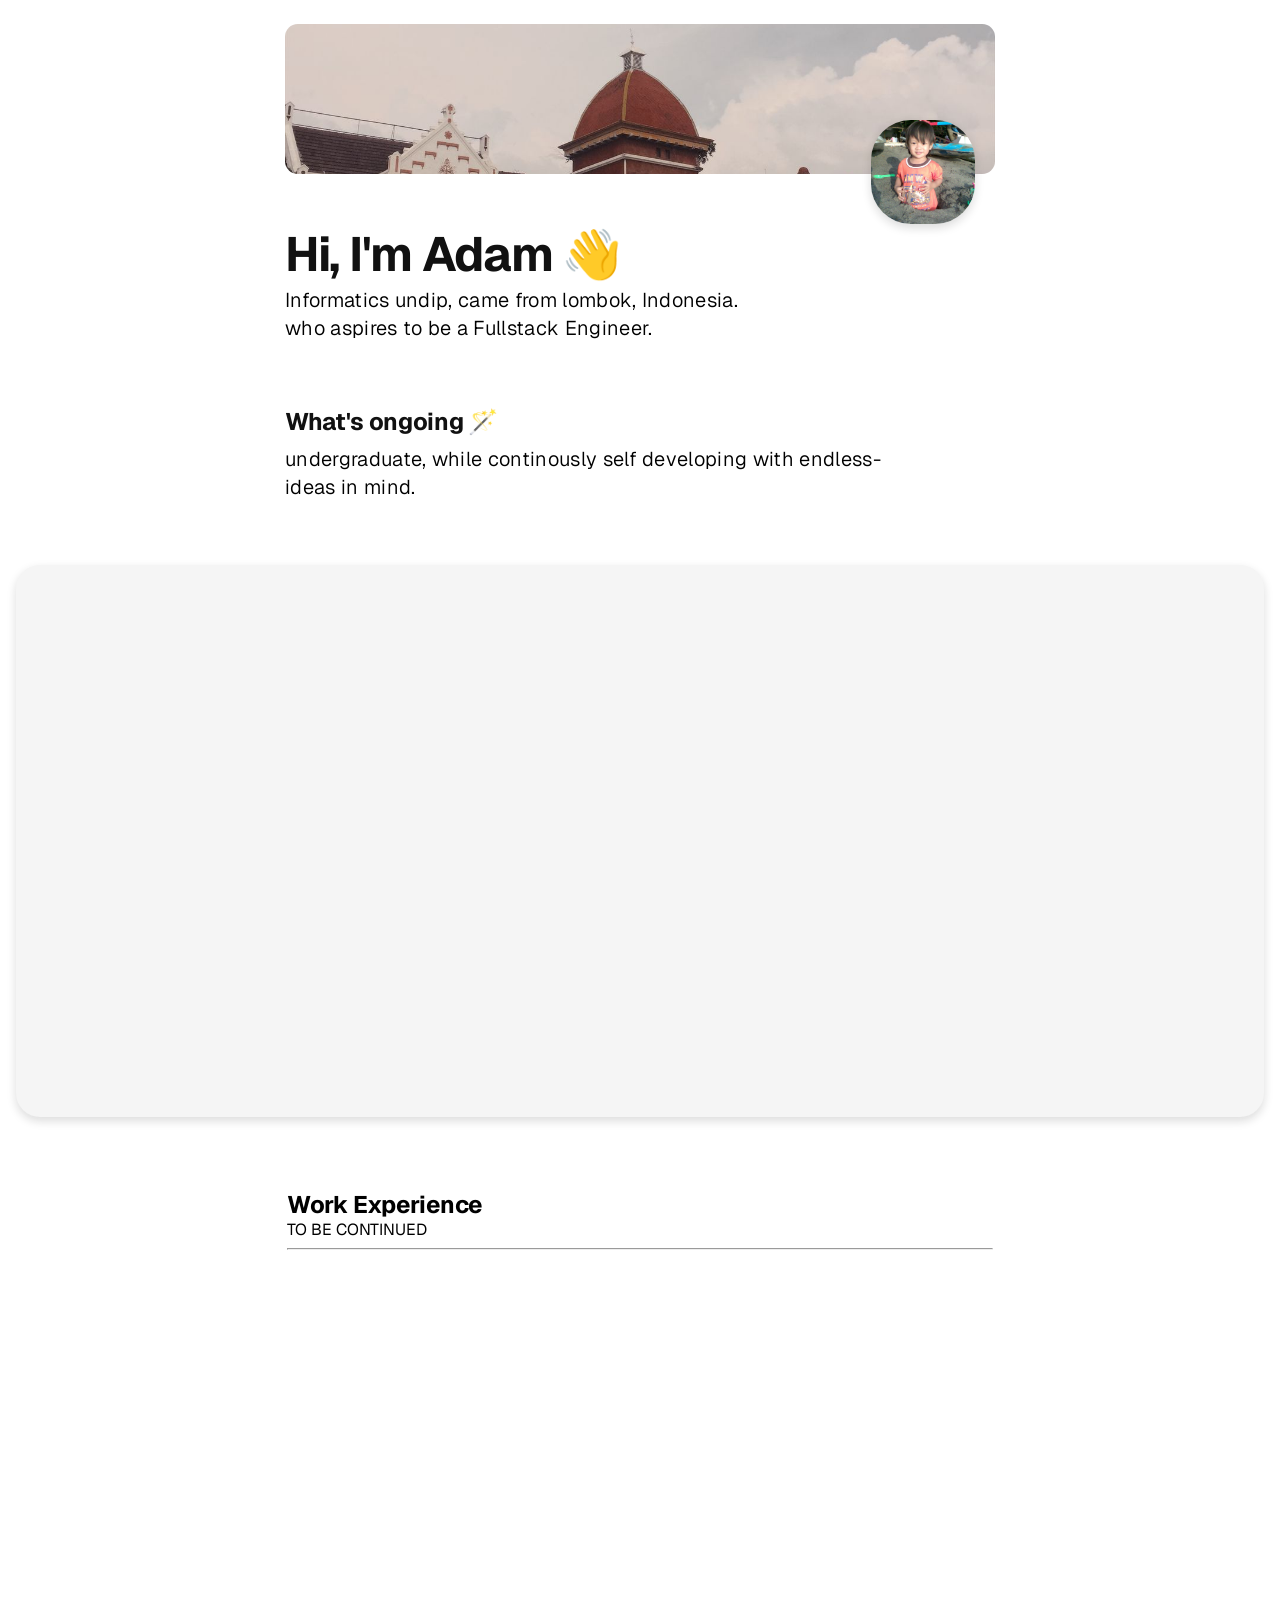
==== index.html @ 55468ae6 "Minor details" ====
<!DOCTYPE html>
<html lang="en" theme="dark">  
    <head>
        <meta charSet="UTF-8">
        <meta name="viewport" content="width=device-width, initial-scale=1.0">
        <title>AdmRss Page</title>
        <link rel="preconnect" href="https://fonts.googleapis.com">
        <link rel="preconnect" href="https://fonts.gstatic.com" crossorigin>
        <link href="https://fonts.googleapis.com/css2?family=Geist:ital,wght@0,100..900;1,100..900&family=Lexend:wght@100..900&display=swap" rel="stylesheet">
        <style>
            :root {
                --background-color: #f2eae0;
                --card-color: #f6c7b3;
                --text-color: #82b3c0;
                --hover-color: #c3dedd;
                --utama-color: #f0e2c3;
                --kedua-hover: #dcece9;
            }
            

            *, *::before, *::after {
                box-sizing: border-box; 
            }

            body {
                background-color: #ffffff;
                flex-direction: column;
                display: flex; 
                align-items: center;
                font-family: 'Geist', sans-serif;
                min-height: auto;
                width: 100%;
                margin: 0;
                padding: 0;
            }

            .container-foto {
                max-width: 770px;
                height: 230px;
                width: 100%;
                margin: 0 auto;
                padding: 1.5rem 30px 20px;
            }

            .wrapper-foto {
                position: relative;
                max-width: 100%;
                height: 150px;
                width: 720px;
            }

            .avatar {
                position: absolute;
                bottom: -50px;
                right: 20px;
                height: 6.5rem;
                width: 6.5rem;
                border-radius: 2.5rem;
                overflow: hidden;
                box-shadow: 0 4px 10px rgba(17, 17, 17, 0.15);
                z-index: 5;
            }

            .fotonya {
                width: 100%;
                height: 100%;
                overflow: hidden;
                border-radius: 0.8rem ;
            }

            .biography {
                max-width: 770px;
                width: 100%;
                margin: 0 auto;
                padding: 0rem 30px 48px;
                justify-content: center;
            }

            .seputar-saya {
                max-width: 85%;
            }

            h1 {
                font-size: 3rem;
                color: #111111;
                letter-spacing: -0.08rem;
                font-weight: 400;
                margin: 0 0 0.5rem 0;
                line-height: 1;
            }

            h2 {
                color: #111111;
                margin: 4rem 0 0.5rem 0;
                letter-spacing: -0.02rem;
            }

            p {
                margin: 0rem 0 1rem 0;
                font-size: 1.25rem;
                letter-spacing: 0.02rem;
                font-weight: 350;
                line-height: 1.4;
                color: #000000;
            }

            .projects {
                height: 34.5rem;
                width: 100%;
                padding: 0 1rem 0;
            }

            .container-project {
                border-radius: 1.5rem;
                box-shadow: 0 4px 10px rgba(17, 17, 17, 0.15);
                background-color: #f5f5f5;
                height: 100%;
                width: 100%;
                display: block;
            }

            .container-experience {
                width: 100%;
                height: 100%;
                min-height: 900px;
                padding: 3rem 2rem 3rem 2rem;
                display: flex;
                flex-direction: column;
                margin: 0 auto;
                max-width: 770px;
            }
            .list-experience {
                width: 100%;
                min-height: 100%;
                height: 100%;
            }

            .judul-experience {
                justify-items: center;
                height: 30px;
            }

            h3 {
                font-weight:1220;
                font-size: 1.5rem;
                letter-spacing: -0.025rem;
            }
        </style>
    </head>
    <!-- <div align='center'> <img src="images/Capture.JPG" alt="logo header"><br/>
   </div> --> 
    <body>
        <div class="container-foto">
            <div class="wrapper-foto">
                <div class="fotonya">
                    <img src="images/kotaLama.jpg" alt="a semarang's beauty" style="width: 100%; height: 100%; object-fit: cover;">
                </div>
                <div class="avatar">
                    <img src="images/adamkecil.jpeg" alt="adam" style="width: 100%; height: 100%; object-fit: cover;">
                </div>
            </div>
        </div>
        <section class="biography">
            <div class="seputar-saya">
                <h1><span><strong>Hi, I'm Adam 👋</strong></span></h1>
                <p>Informatics undip, came from lombok, Indonesia.<br>who aspires to be a Fullstack Engineer.</span></p>
                <h2>
                    What's ongoing 🪄
                </h2>
                <p>
                    undergraduate, while continously self developing with endless-ideas in mind.
                </p>
            </div>
        </section>
        <section class="projects">
            <div class="container-project"></div>
                <div></div>
        </section>
        <main class="container-experience">
            <div class="list-experience">
                <div class="judul-experience">
                    <h3>Work Experience</h3>
                </div>

                <div class="events-experience">
                    <div class="event-pertama">
                        TO BE CONTINUED
                    </div>
                </div>
                <hr>
            </div>
        </main> 
    </body>
</html>
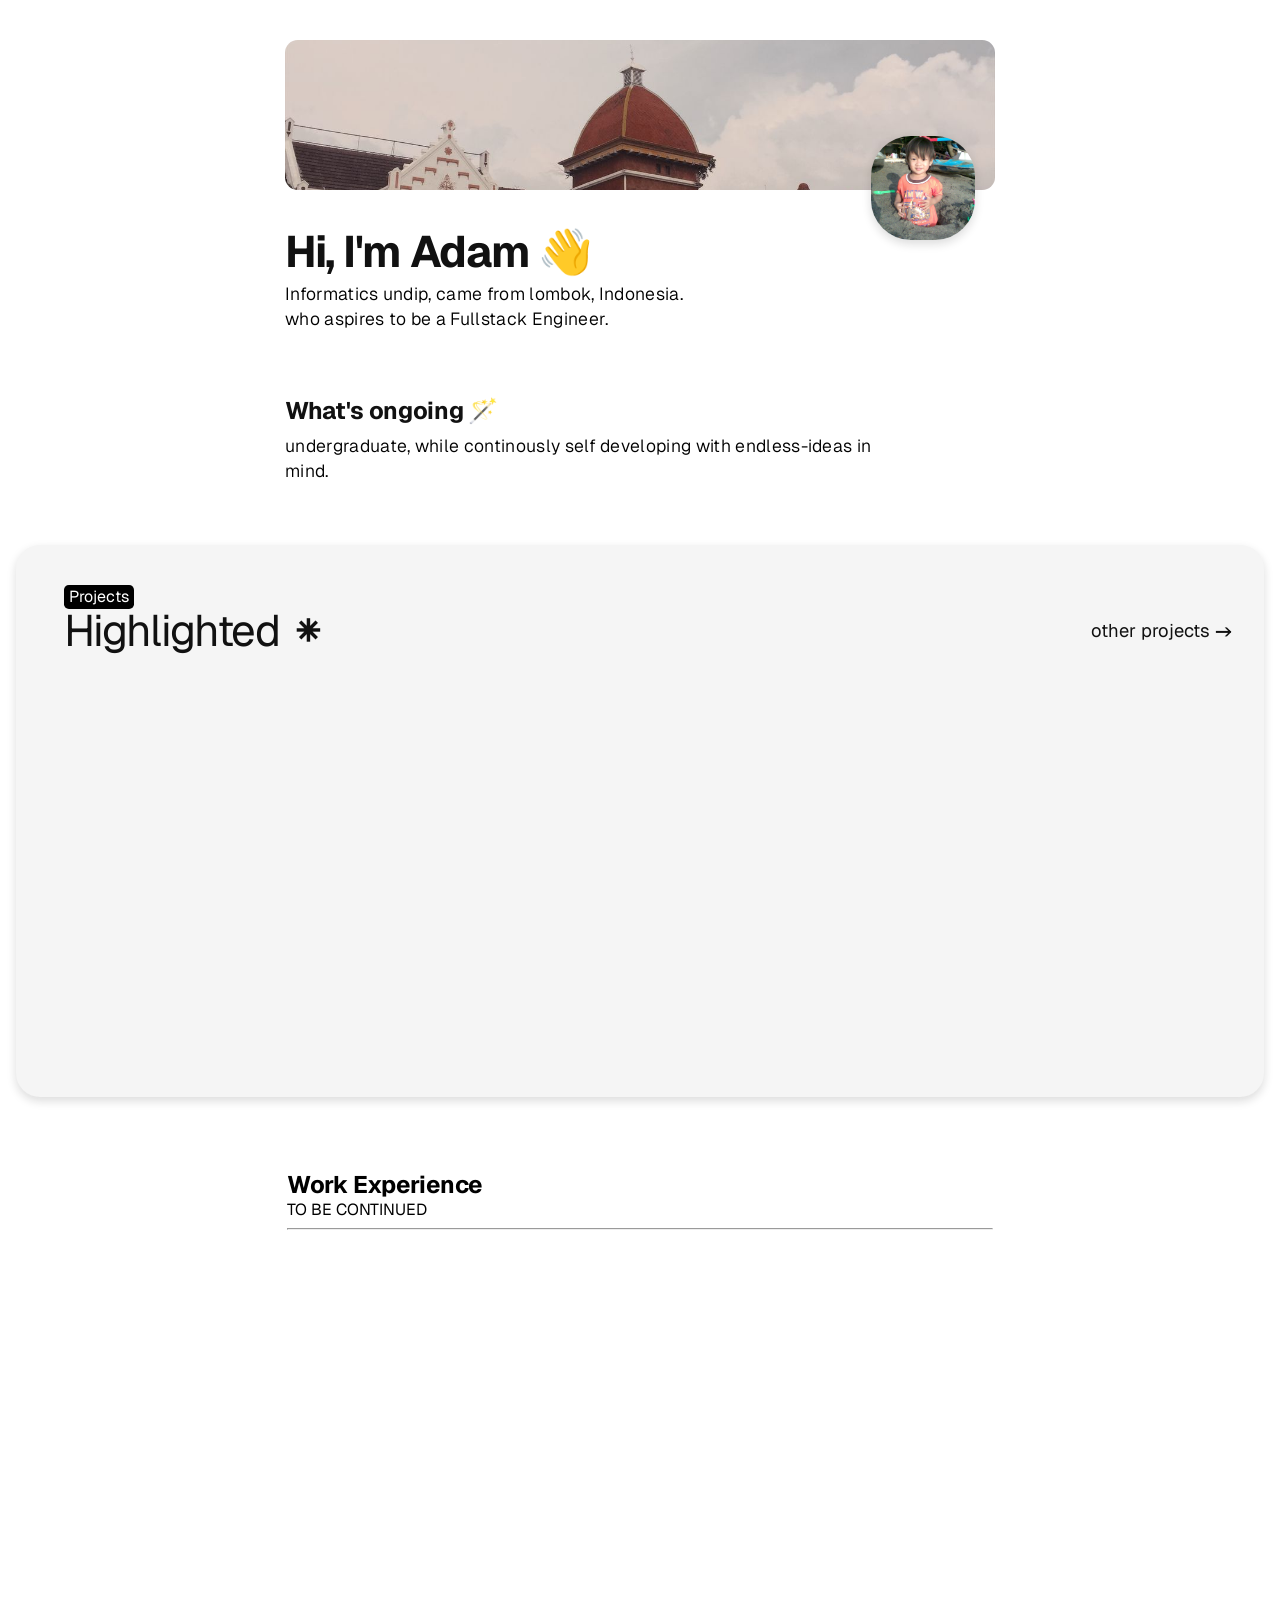
==== commit 1b9f125c: "feat: Projects" ====
--- a/index.html
+++ b/index.html
@@ -1,7 +1,8 @@
 <!DOCTYPE html>
-<html lang="en" theme="dark">  
+<html lang="en" theme="light">  
     <head>
         <meta charSet="UTF-8">
+        <link href="./src/input.css" rel="stylesheet">
         <meta name="viewport" content="width=device-width, initial-scale=1.0">
         <title>AdmRss Page</title>
         <link rel="preconnect" href="https://fonts.googleapis.com">
@@ -39,7 +40,7 @@
                 height: 230px;
                 width: 100%;
                 margin: 0 auto;
-                padding: 1.5rem 30px 20px;
+                padding: 2.5rem 30px 20px;
             }
 
             .wrapper-foto {
@@ -72,7 +73,7 @@
                 max-width: 770px;
                 width: 100%;
                 margin: 0 auto;
-                padding: 0rem 30px 48px;
+                padding: 0rem 30px 45px;
                 justify-content: center;
             }
 
@@ -81,7 +82,7 @@
             }
 
             h1 {
-                font-size: 3rem;
+                font-size: 2.75rem;
                 color: #111111;
                 letter-spacing: -0.08rem;
                 font-weight: 400;
@@ -97,7 +98,7 @@
 
             p {
                 margin: 0rem 0 1rem 0;
-                font-size: 1.25rem;
+                font-size: 1.1rem;
                 letter-spacing: 0.02rem;
                 font-weight: 350;
                 line-height: 1.4;
@@ -116,7 +117,41 @@
                 background-color: #f5f5f5;
                 height: 100%;
                 width: 100%;
-                display: block;
+                padding: 2rem;
+            }
+
+            .header-project {
+                display: flex;
+                justify-content: space-between;
+                align-items: center;
+                padding: 0.5rem 0rem;
+            }
+
+            .bagian-kiri {
+                display: flex;
+                flex-direction: column;
+                justify-content: center;
+                align-items: flex-start;
+                padding-left: 1rem;
+            }
+
+            .bagian-kiri .judul-kiri {
+                background-color: black;
+                color: white;
+                padding: 0.1rem 0.3rem;
+                border-radius: 0.3rem;
+
+            }
+
+            .bagian-kanan {
+                align-items: flex-end;
+                padding: 1rem 0 0 0;
+            }
+
+            .bagian-kanan a {
+                text-decoration: none;
+                color: #111111;
+                font-size: 1.15rem;
             }
 
             .container-experience {
@@ -146,10 +181,23 @@
                 letter-spacing: -0.025rem;
             }
         </style>
+
+        <script>
+            
+        </script>
     </head>
     <!-- <div align='center'> <img src="images/Capture.JPG" alt="logo header"><br/>
    </div> --> 
     <body>
+
+        <div class="nav">
+            <div class="nav-wrapper">
+                <div></div>
+                <div></div>
+                <div></div>
+            </div>
+        </div>
+
         <div class="container-foto">
             <div class="wrapper-foto">
                 <div class="fotonya">
@@ -172,10 +220,44 @@
                 </p>
             </div>
         </section>
+
+
+<!--                             
+        <div class="project-lengkap">
+            other projects<svg xmlns="http://www.w3.org/2000/svg" 
+            width="15" height="15" viewBox="0 0 24 24" 
+            fill="none" stroke="currentColor" stroke-width="2" 
+            stroke-linecap="round" stroke-linejoin="round" 
+            class="lucide lucide-arrow-right size-4 group-hover:translate-x-1 transition-all">
+            <path d="M5 12h14"></path><path d="m12 5 7 7-7 7"></path></svg>
+        </div>
+-->
+        
         <section class="projects">
-            <div class="container-project"></div>
-                <div></div>
+            <div class="container-project">
+                
+                <div class="header-project">
+                    <div class="bagian-kiri">
+                        <div class="judul-kiri">
+                            Projects
+                        </div>
+                        <div class="highlight-kiri">
+                            <h1>Highlighted ⁕</h1>
+                        </div>
+                    </div>
+                    <div class="bagian-kanan">
+                        <a href="project_lengkap.html" target="_self" rel="noopener norefferer">other projects <span style="font-size: 0.9rem;"><b>-></b></span></a>
+                    </div>
+                </div>
+
+                <div class="main-project"></div>
+
+            </div>
         </section>
+
+
+
+
         <main class="container-experience">
             <div class="list-experience">
                 <div class="judul-experience">
--- a/src/input.css
+++ b/src/input.css
@@ -0,0 +1 @@
+@import "tailwindcss";
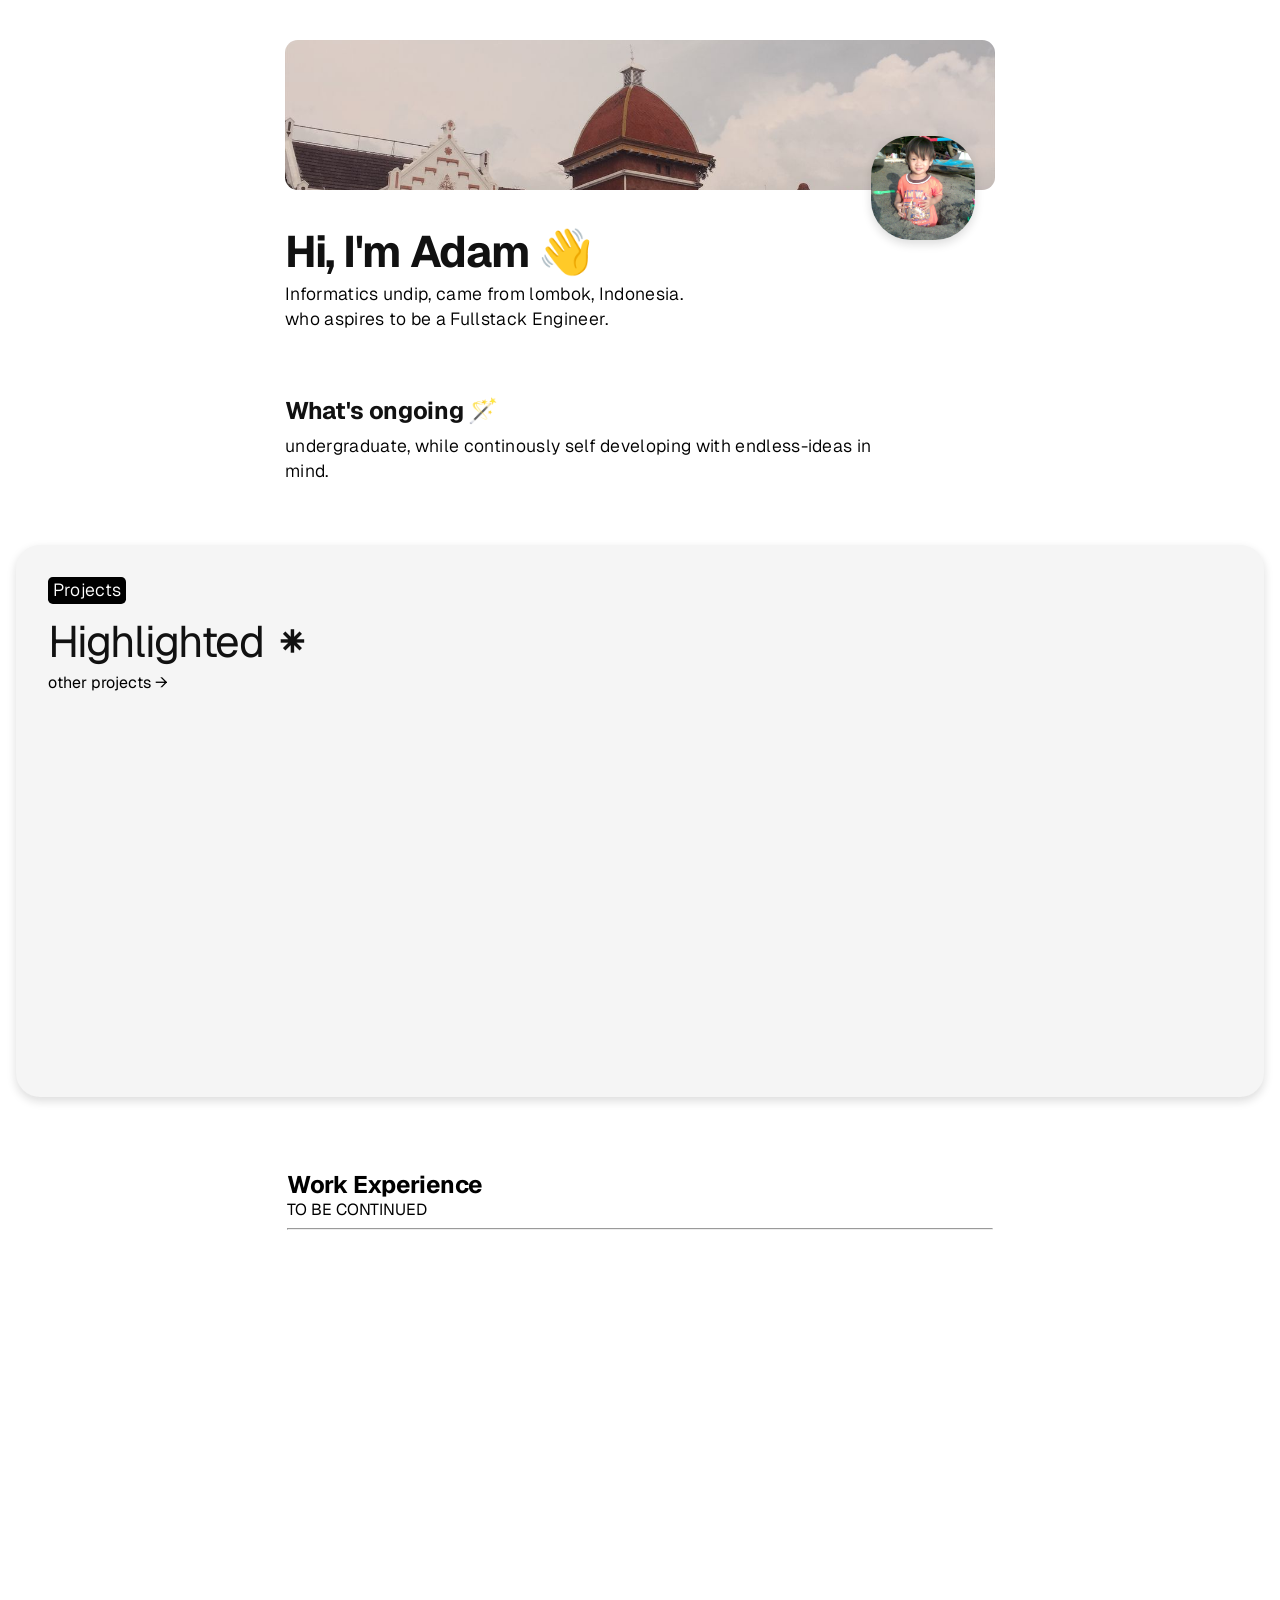
==== commit 9c0d6c4e: "Feat: bagian project lagi" ====
--- a/index.html
+++ b/index.html
@@ -120,38 +120,34 @@
                 padding: 2rem;
             }
 
-            .header-project {
-                display: flex;
-                justify-content: space-between;
-                align-items: center;
-                padding: 0.5rem 0rem;
-            }
-
-            .bagian-kiri {
-                display: flex;
-                flex-direction: column;
-                justify-content: center;
-                align-items: flex-start;
-                padding-left: 1rem;
-            }
-
-            .bagian-kiri .judul-kiri {
-                background-color: black;
+            @media (max-width: 768px) {
+                .container-project {
+                    padding: 1rem;
+                }
+            }
+
+            .header-title {
+                display: flexbox;
+            }
+
+            .header-title p {
+                display: inline-block;
                 color: white;
                 padding: 0.1rem 0.3rem;
+                background-color: #000;
                 border-radius: 0.3rem;
-
-            }
-
-            .bagian-kanan {
-                align-items: flex-end;
-                padding: 1rem 0 0 0;
-            }
-
-            .bagian-kanan a {
+            }
+
+            .other-link {
+                display: inline-block;
+                margin-left: auto;
+                color: #000;
                 text-decoration: none;
-                color: #111111;
-                font-size: 1.15rem;
+            }
+
+            .main-project {
+                display: flexbox;
+                height: 60%;
             }
 
             .container-experience {
@@ -221,37 +217,21 @@
             </div>
         </section>
 
-
-<!--                             
-        <div class="project-lengkap">
-            other projects<svg xmlns="http://www.w3.org/2000/svg" 
-            width="15" height="15" viewBox="0 0 24 24" 
-            fill="none" stroke="currentColor" stroke-width="2" 
-            stroke-linecap="round" stroke-linejoin="round" 
-            class="lucide lucide-arrow-right size-4 group-hover:translate-x-1 transition-all">
-            <path d="M5 12h14"></path><path d="m12 5 7 7-7 7"></path></svg>
-        </div>
--->
-        
         <section class="projects">
             <div class="container-project">
                 
-                <div class="header-project">
-                    <div class="bagian-kiri">
-                        <div class="judul-kiri">
-                            Projects
-                        </div>
-                        <div class="highlight-kiri">
-                            <h1>Highlighted ⁕</h1>
-                        </div>
-                    </div>
-                    <div class="bagian-kanan">
-                        <a href="project_lengkap.html" target="_self" rel="noopener norefferer">other projects <span style="font-size: 0.9rem;"><b>-></b></span></a>
-                    </div>
-                </div>
-
-                <div class="main-project"></div>
-
+                <div class="header-title">
+                    <p>Projects</p>
+                    <h1>Highlighted ⁕</h1>
+                </div>
+                <a href="project_lengkap.html" class="other-link">
+                        other projects &rarr;
+                </a>
+
+                <div class="main-project">
+                    <div class="card">  </div>
+                    <div class="card">   </div>
+                </div>
             </div>
         </section>
 
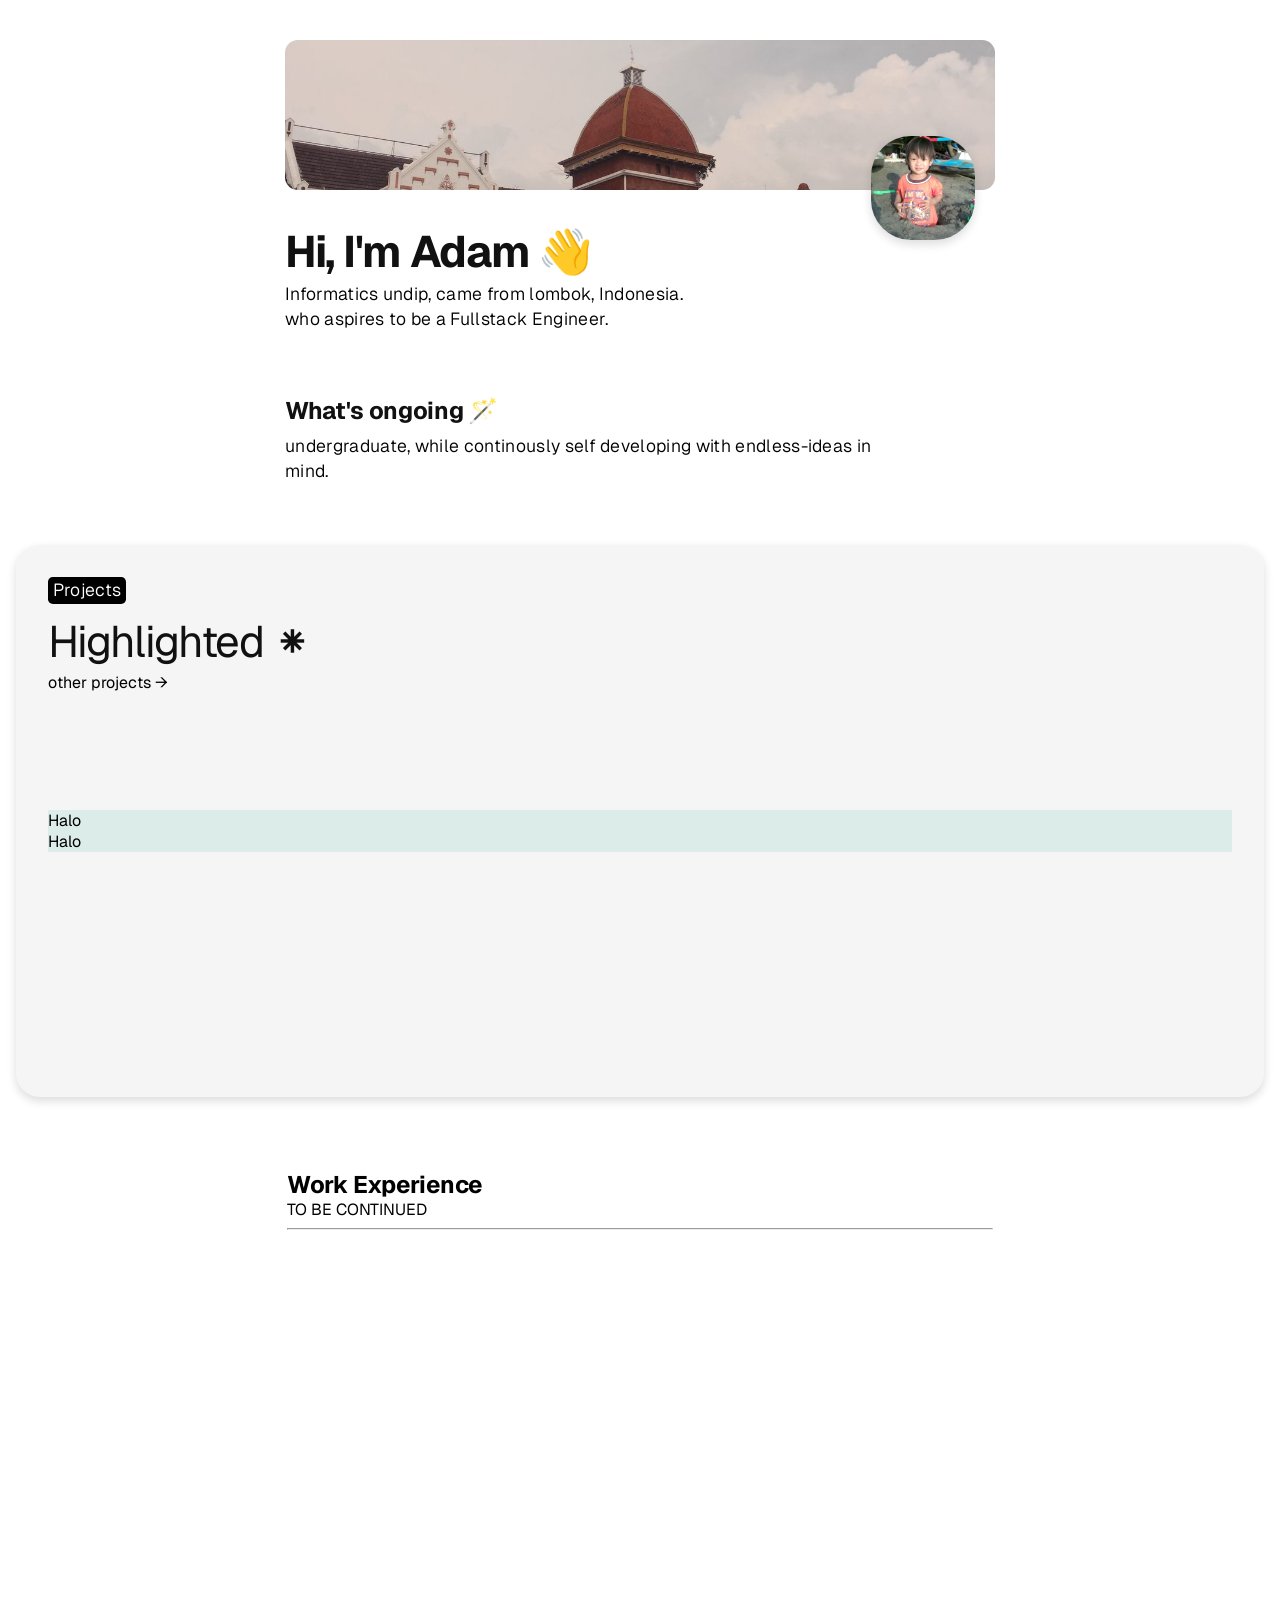
==== commit b24f415d: "Nyoba media query" ====
--- a/index.html
+++ b/index.html
@@ -112,6 +112,9 @@
             }
 
             .container-project {
+                display: grid;
+                gap: 20px;
+                grid-template-areas: "area-header" "area-card" "area-link";
                 border-radius: 1.5rem;
                 box-shadow: 0 4px 10px rgba(17, 17, 17, 0.15);
                 background-color: #f5f5f5;
@@ -122,7 +125,15 @@
 
             @media (max-width: 768px) {
                 .container-project {
+                    grid-template-columns: 1fr auto;
+                    grid-template-areas: 
+                        "area-header area-link"
+                        "area-card area-card";
                     padding: 1rem;
+                }
+                .other-link {
+                    align-self: center;
+                    justify-self: end;
                 }
             }
 
@@ -139,15 +150,18 @@
             }
 
             .other-link {
-                display: inline-block;
+                justify-self: center;
                 margin-left: auto;
                 color: #000;
                 text-decoration: none;
             }
 
             .main-project {
-                display: flexbox;
+                display: block;
                 height: 60%;
+            }
+            .main-project .card {
+                background-color: #dcece9;
             }
 
             .container-experience {
@@ -223,14 +237,14 @@
                 <div class="header-title">
                     <p>Projects</p>
                     <h1>Highlighted ⁕</h1>
-                </div>
-                <a href="project_lengkap.html" class="other-link">
-                        other projects &rarr;
-                </a>
+                    <a href="project_lengkap.html" class="other-link">
+                            other projects &rarr;
+                    </a>
+                </div>
 
                 <div class="main-project">
-                    <div class="card">  </div>
-                    <div class="card">   </div>
+                    <div class="card"> Halo </div>
+                    <div class="card"> Halo </div>
                 </div>
             </div>
         </section>
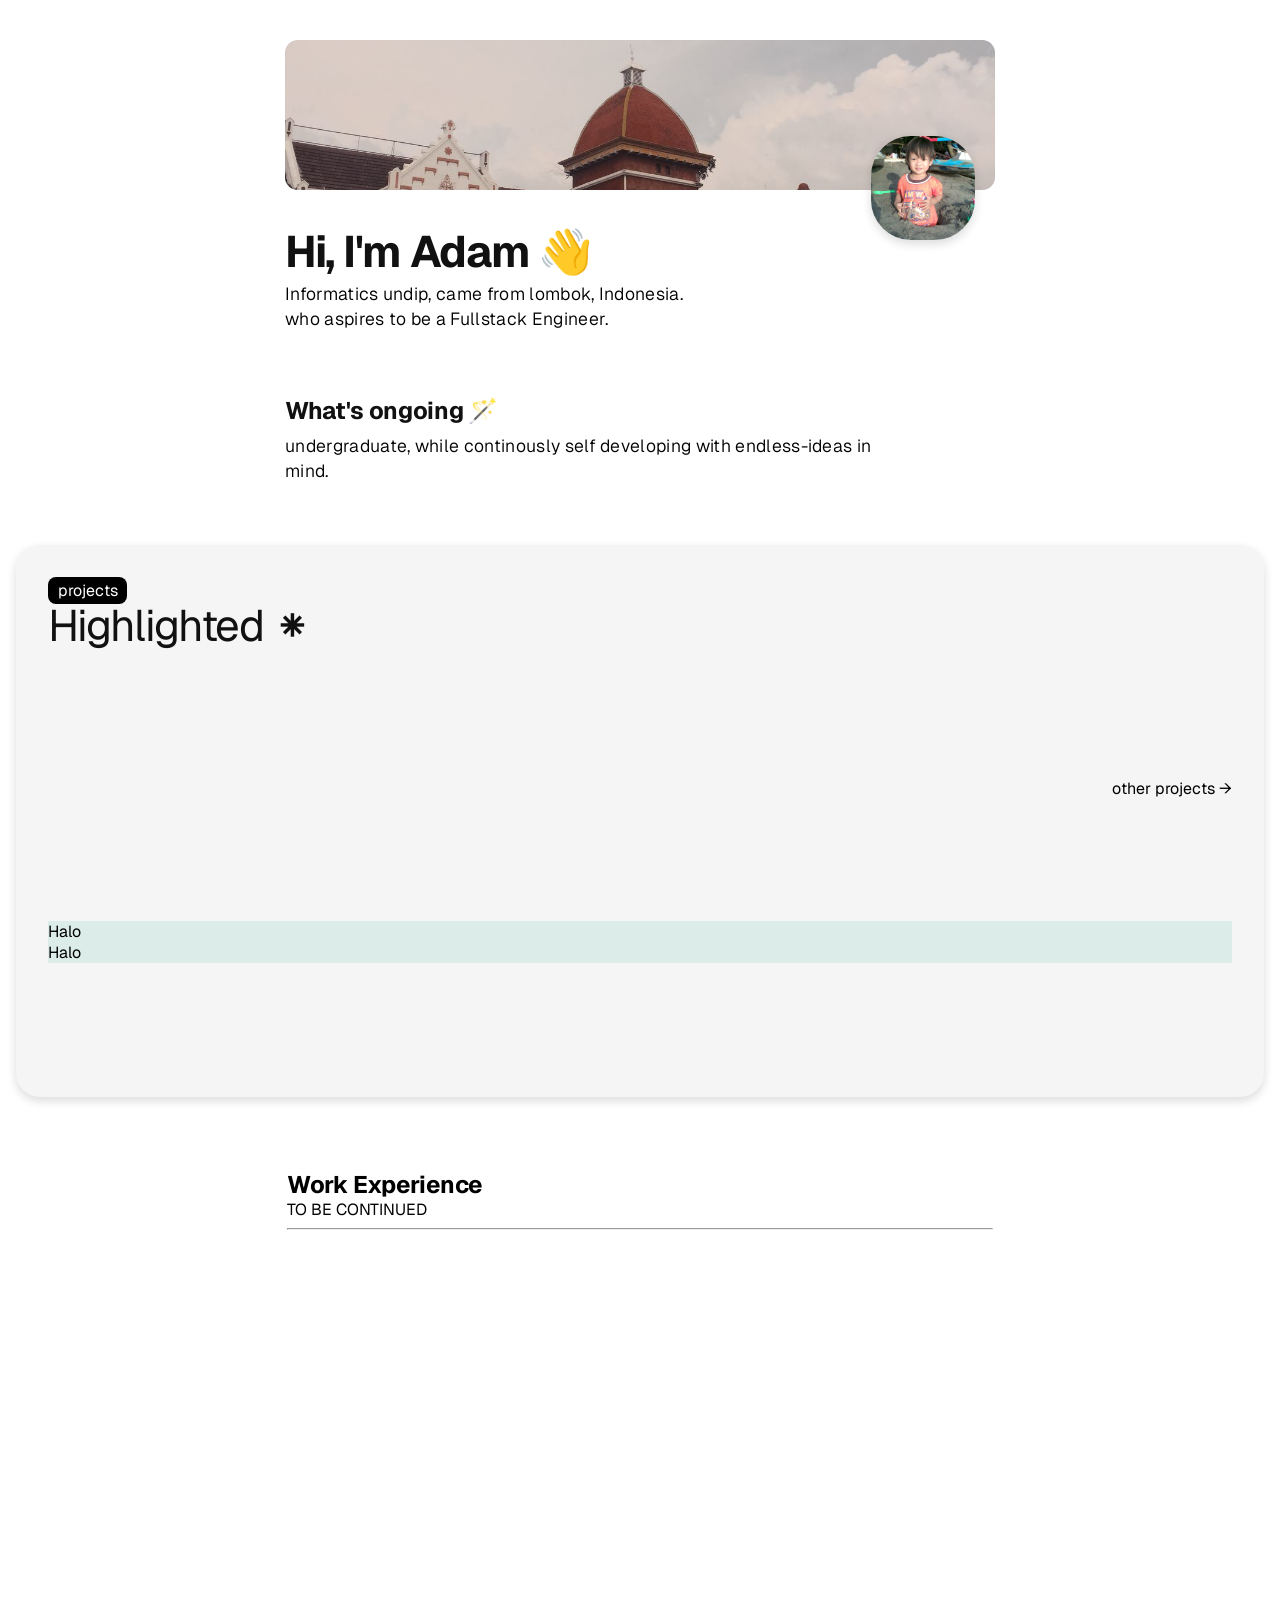
==== commit 4f4ad215: "Feat: nambahin responsiveness buat hp" ====
--- a/index.html
+++ b/index.html
@@ -123,30 +123,33 @@
                 padding: 2rem;
             }
 
-            @media (max-width: 768px) {
+            @media (max-width: 640px) {
                 .container-project {
-                    grid-template-columns: 1fr auto;
+                    grid-template-columns: 1fr;
                     grid-template-areas: 
-                        "area-header area-link"
-                        "area-card area-card";
+                        "area-header"
+                        "area-card area-card"
+                        "area-link";
+                    gap: 1rem;
                     padding: 1rem;
                 }
+
+                .header-title {
+                    display: inline-block;
+                    grid-area: area-header;
+                    align-items: center;
+                    text-align: center;
+                }
                 .other-link {
-                    align-self: center;
-                    justify-self: end;
+                    grid-area: area-link;
                 }
             }
-
-            .header-title {
-                display: flexbox;
-            }
-
-            .header-title p {
+            .header-title .judul-header {
                 display: inline-block;
                 color: white;
-                padding: 0.1rem 0.3rem;
+                padding: 0.2rem 0.6rem;
                 background-color: #000;
-                border-radius: 0.3rem;
+                border-radius: 0.5rem;
             }
 
             .other-link {
@@ -235,12 +238,19 @@
             <div class="container-project">
                 
                 <div class="header-title">
-                    <p>Projects</p>
-                    <h1>Highlighted ⁕</h1>
+                    <div class="judul-header">
+                        projects
+                    </div>
+                    <div class="highlight-header">
+                        <h1>Highlighted ⁕</h1>
+                    </div>
+                </div>
+
+                <div class="other-link">
                     <a href="project_lengkap.html" class="other-link">
                             other projects &rarr;
-                    </a>
-                </div>
+                       </a>
+                </div>                
 
                 <div class="main-project">
                     <div class="card"> Halo </div>
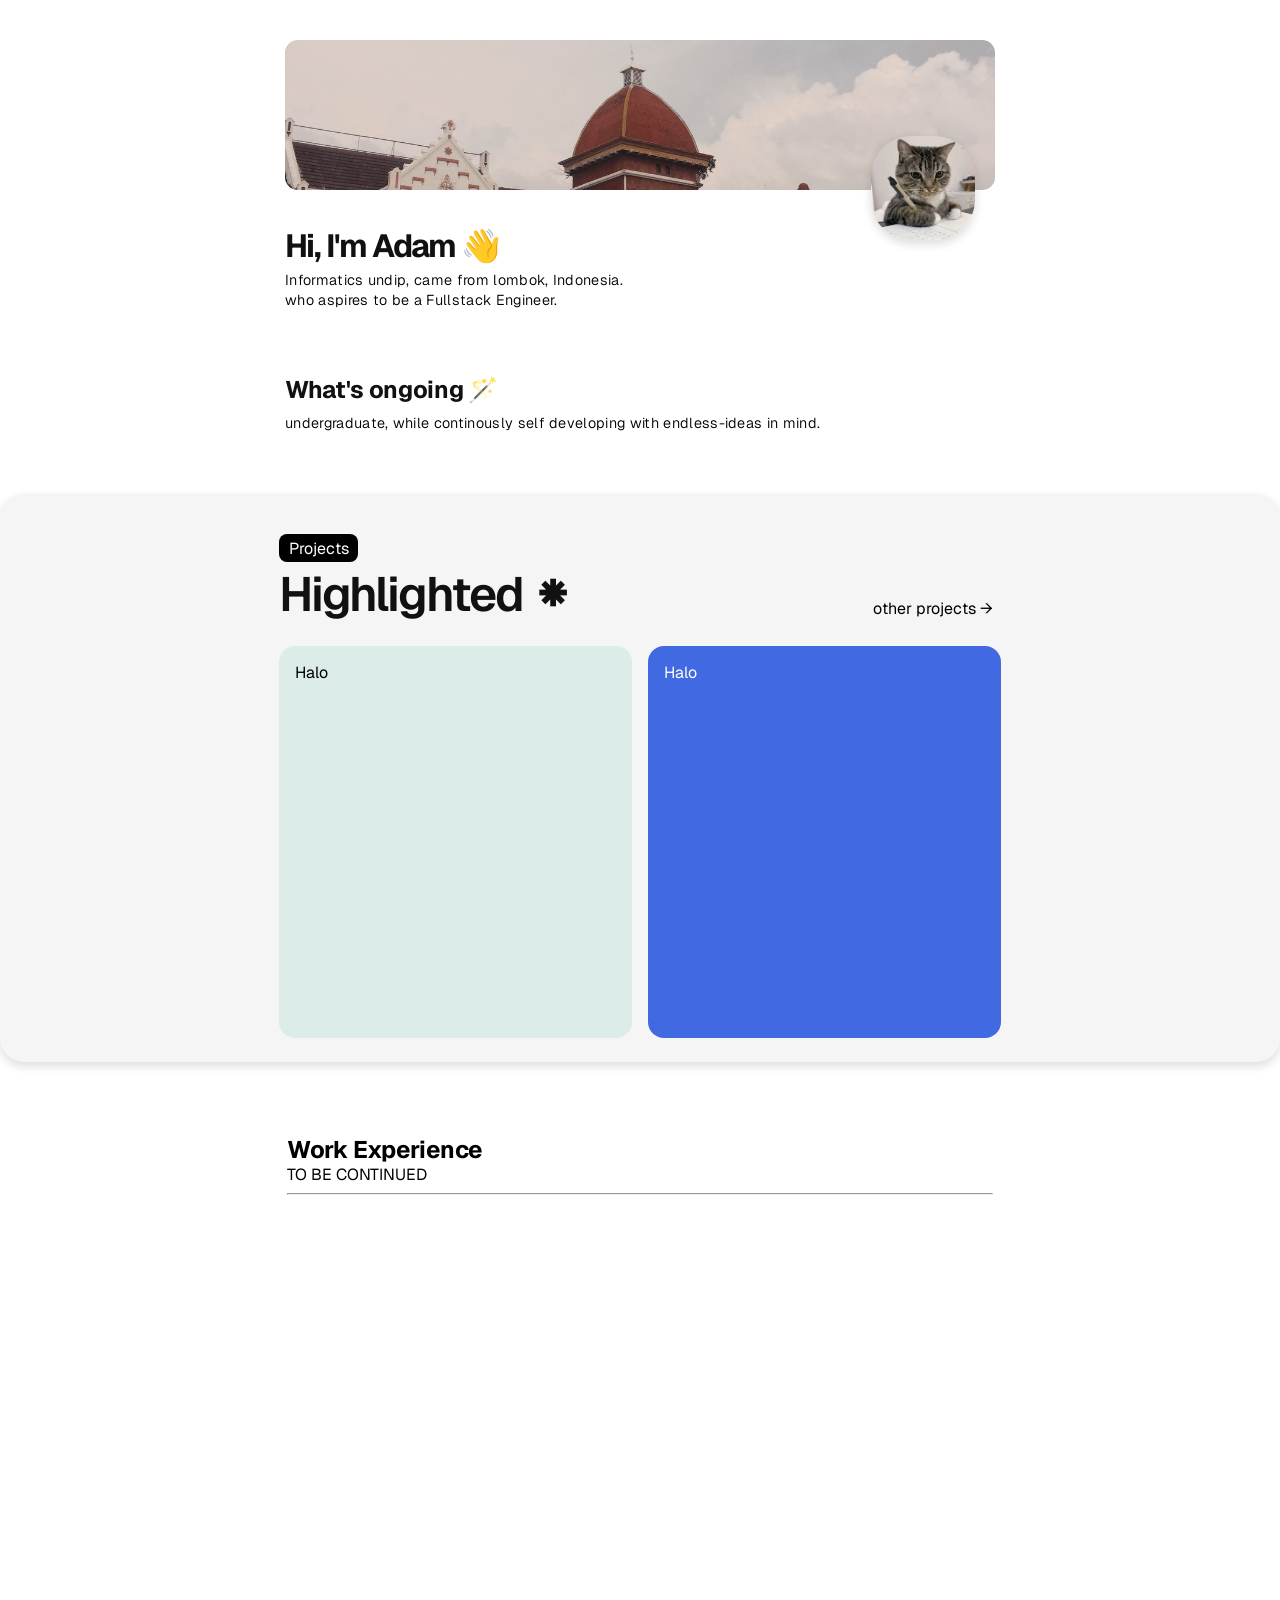
==== commit c6b99220: "feat: a bunch" ====
--- a/index.html
+++ b/index.html
@@ -82,9 +82,9 @@
             }
 
             h1 {
-                font-size: 2.75rem;
+                font-size: 2rem;
                 color: #111111;
-                letter-spacing: -0.08rem;
+                letter-spacing: -0.1rem;
                 font-weight: 400;
                 margin: 0 0 0.5rem 0;
                 line-height: 1;
@@ -98,7 +98,7 @@
 
             p {
                 margin: 0rem 0 1rem 0;
-                font-size: 1.1rem;
+                font-size: 0.9rem;
                 letter-spacing: 0.02rem;
                 font-weight: 350;
                 line-height: 1.4;
@@ -106,65 +106,76 @@
             }
 
             .projects {
-                height: 34.5rem;
-                width: 100%;
-                padding: 0 1rem 0;
-            }
-
-            .container-project {
-                display: grid;
-                gap: 20px;
-                grid-template-areas: "area-header" "area-card" "area-link";
+                height: 35.5rem;
+                width: 100%;
                 border-radius: 1.5rem;
                 box-shadow: 0 4px 10px rgba(17, 17, 17, 0.15);
                 background-color: #f5f5f5;
+            }
+
+            .container-project {
+                justify-self: center;
+                display: grid;
+                margin: 0rem auto;
+                gap: 20px;
+                grid-template-areas: "area-header" "area-card";
+                grid-template-rows: 1fr 4fr;
+                padding: 1.5rem;
                 height: 100%;
                 width: 100%;
-                padding: 2rem;
-            }
-
-            @media (max-width: 640px) {
-                .container-project {
-                    grid-template-columns: 1fr;
-                    grid-template-areas: 
-                        "area-header"
-                        "area-card area-card"
-                        "area-link";
-                    gap: 1rem;
-                    padding: 1rem;
-                }
-
-                .header-title {
-                    display: inline-block;
-                    grid-area: area-header;
-                    align-items: center;
-                    text-align: center;
-                }
-                .other-link {
-                    grid-area: area-link;
-                }
-            }
+                max-width: 770px;
+            }
+
+            .header-title {
+                grid-area: area-header;
+            }
+
             .header-title .judul-header {
                 display: inline-block;
                 color: white;
                 padding: 0.2rem 0.6rem;
                 background-color: #000;
                 border-radius: 0.5rem;
+                margin-bottom: 0.5rem;
+                margin-top: 1rem;
+            }
+
+            .highlight-header {
+                font-size: 3rem;
+                color: #111111;
+                letter-spacing: -0.12rem;
+                font-weight: 600;
+                margin: 0 0 0.5rem 0;
+                line-height: 1;
             }
 
             .other-link {
-                justify-self: center;
-                margin-left: auto;
+                grid-area: area-header;
                 color: #000;
+                justify-self: flex-end;
+                margin-top: 5rem;
+                margin-right: 0.25rem;
                 text-decoration: none;
             }
 
-            .main-project {
-                display: block;
-                height: 60%;
-            }
-            .main-project .card {
+            .card-wrapper {
+                grid-area: area-card;
+                display: grid;
+                grid-template-columns:1fr 1fr ;
+                gap: 1rem;
+                column-gap: 1rem;
+            }
+            .card-wrapper .card1 {
+                padding: 1rem;
                 background-color: #dcece9;
+                border-radius: 1rem;
+            }
+
+            .card-wrapper .card2 {
+                background-color: royalblue;
+                color: white;
+                border-radius: 1rem;
+                padding: 1rem;
             }
 
             .container-experience {
@@ -193,6 +204,48 @@
                 font-size: 1.5rem;
                 letter-spacing: -0.025rem;
             }
+
+            @media (max-width: 640px) {
+                .container-project {
+                    grid-template-columns: 1fr;
+                    grid-template-rows: 20% 65% 15%;
+                    grid-template-areas: 
+                        "area-header"
+                        "area-card"
+                        "area-link";
+                    gap: 1rem;
+                    padding: 1rem;
+                }
+
+                .header-title {
+                    display: inline-block;
+                    grid-area: area-header;
+                    align-items: center;
+                    text-align: center;
+                }
+
+                .card-wrapper {
+                    grid-area: area-card;
+                    display: grid;
+                    grid-template-areas: "card-atas" "card-bawah";
+                    grid-template-columns: 1fr;
+                    gap: 1rem;
+                    column-gap: 1rem;
+                }
+                .card1 {
+                    grid-area: card-atas;
+                }
+                .card2 {
+                    grid-area: card-bawah;
+                }
+
+                .other-link {
+                    margin-top: 0;
+                    margin-bottom: 1rem;
+                    grid-area: area-link;
+                    justify-self: center;
+                }
+            }
         </style>
 
         <script>
@@ -217,7 +270,7 @@
                     <img src="images/kotaLama.jpg" alt="a semarang's beauty" style="width: 100%; height: 100%; object-fit: cover;">
                 </div>
                 <div class="avatar">
-                    <img src="images/adamkecil.jpeg" alt="adam" style="width: 100%; height: 100%; object-fit: cover;">
+                    <img src="images/catStudying1.jpg" alt="adam" style="width: 100%; height: 100%; object-fit: cover;">
                 </div>
             </div>
         </div>
@@ -238,24 +291,29 @@
             <div class="container-project">
                 
                 <div class="header-title">
-                    <div class="judul-header">
-                        projects
-                    </div>
-                    <div class="highlight-header">
-                        <h1>Highlighted ⁕</h1>
-                    </div>
+                    <div class="header-kiri">
+                        <div class="judul-header">
+                            Projects
+                        </div>
+                        <div class="highlight-header">
+                            Highlighted ⁕
+                        </div>
+                    
+                    </div> 
+                </div>
+               
+
+                <div class="card-wrapper">
+                    <div class="card1"> Halo </div>
+                    <div class="card2"> Halo </div>
                 </div>
 
                 <div class="other-link">
                     <a href="project_lengkap.html" class="other-link">
                             other projects &rarr;
-                       </a>
-                </div>                
-
-                <div class="main-project">
-                    <div class="card"> Halo </div>
-                    <div class="card"> Halo </div>
-                </div>
+                    </a>
+                </div>
+
             </div>
         </section>
 
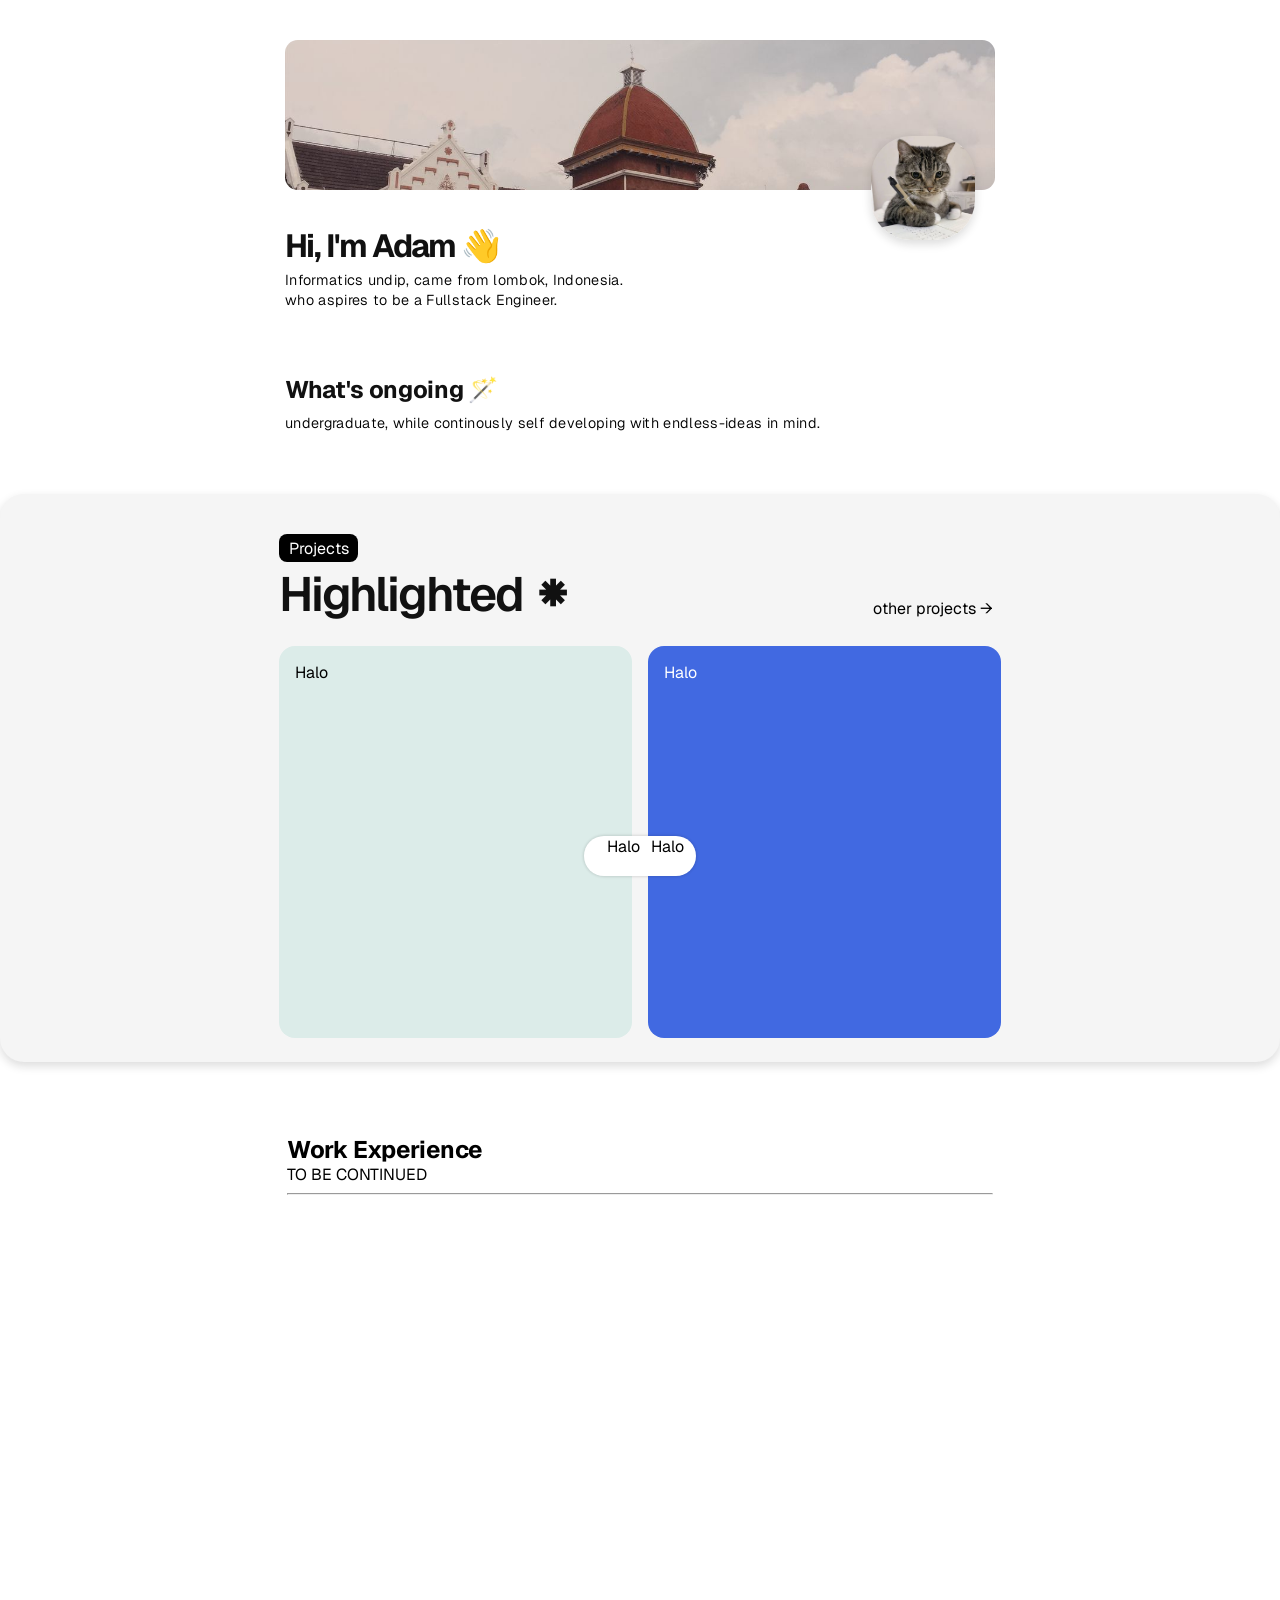
==== commit 9def7eef: "Latest Update" ====
--- a/index.html
+++ b/index.html
@@ -111,6 +111,8 @@
                 border-radius: 1.5rem;
                 box-shadow: 0 4px 10px rgba(17, 17, 17, 0.15);
                 background-color: #f5f5f5;
+                margin-right: 1.5rem;
+                margin-left: 1.5rem;
             }
 
             .container-project {
@@ -164,6 +166,7 @@
                 grid-template-columns:1fr 1fr ;
                 gap: 1rem;
                 column-gap: 1rem;
+
             }
             .card-wrapper .card1 {
                 padding: 1rem;
@@ -205,16 +208,45 @@
                 letter-spacing: -0.025rem;
             }
 
+            .navbar {
+                position: fixed;
+                bottom: 1.5rem;
+                z-index: 10;
+                box-shadow: 0rem 0rem 0.150rem 0.075rem rgba(0, 0, 0, 0.1);
+                background-color: white;
+                width: 7rem;
+                height: 2.5rem;
+                border-radius: 5rem;
+            }
+            
+            .nav-wrapper {
+                display: flex;
+                justify-content: space-evenly;
+                color: black;
+                justify-items: center;
+            }
+
             @media (max-width: 640px) {
+                .projects {
+                    background-color: #f5f5f5;
+                    width: calc(100% - 2rem);
+                    margin: 0 auto;
+                    box-shadow: none;
+                    border-radius: 1rem;
+                    height: 55rem;
+                }
+
                 .container-project {
                     grid-template-columns: 1fr;
-                    grid-template-rows: 20% 65% 15%;
+                    grid-template-rows: 13% 70% 15%;
                     grid-template-areas: 
                         "area-header"
                         "area-card"
                         "area-link";
                     gap: 1rem;
                     padding: 1rem;
+                    margin-left: 2rem;
+                    margin-right: 2rem;
                 }
 
                 .header-title {
@@ -222,6 +254,10 @@
                     grid-area: area-header;
                     align-items: center;
                     text-align: center;
+                }
+
+                .header-title .highlight-header {
+                    font-size: 2rem;
                 }
 
                 .card-wrapper {
@@ -231,16 +267,20 @@
                     grid-template-columns: 1fr;
                     gap: 1rem;
                     column-gap: 1rem;
+                    margin: -1rem 0.5rem;
                 }
                 .card1 {
                     grid-area: card-atas;
+                    padding: 1rem;
+                    box-shadow: 1px 1px 5px rgba(0, 0, 0, 0.1);
                 }
                 .card2 {
                     grid-area: card-bawah;
+                    box-shadow: 1px 1px 5px rgba(0, 0, 0, 0.1);
                 }
 
                 .other-link {
-                    margin-top: 0;
+                    margin-top: 10%;
                     margin-bottom: 1rem;
                     grid-area: area-link;
                     justify-self: center;
@@ -249,18 +289,18 @@
         </style>
 
         <script>
-            
+            images.forEach
         </script>
     </head>
     <!-- <div align='center'> <img src="images/Capture.JPG" alt="logo header"><br/>
    </div> --> 
     <body>
 
-        <div class="nav">
+        <div class="navbar">
             <div class="nav-wrapper">
-                <div></div>
-                <div></div>
-                <div></div>
+                <img src="">
+                <div class="nav2">Halo</div>
+                <div class="nav3">Halo</div>
             </div>
         </div>
 
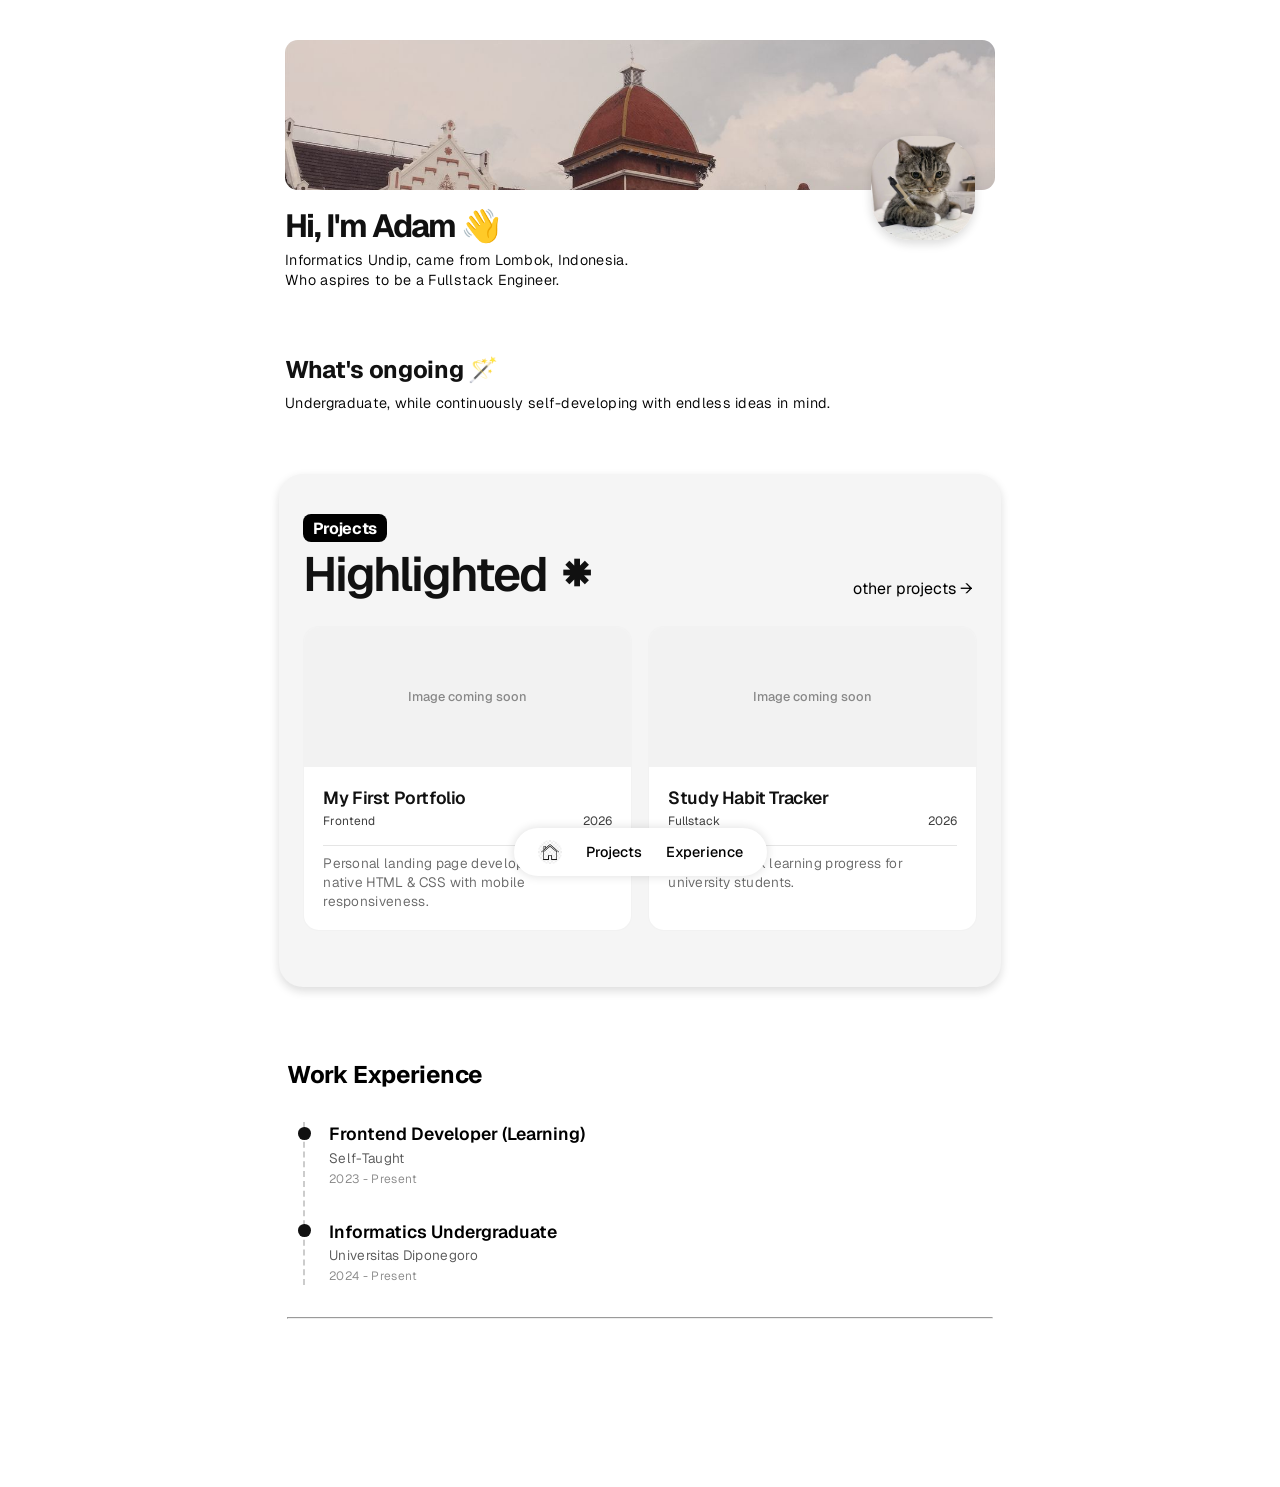
==== commit fcc7f2b2: "fix: cards, moving css inlines onto external css stylesheet" ====
--- a/index.html
+++ b/index.html
@@ -1,378 +1,130 @@
 <!DOCTYPE html>
-<html lang="en" theme="light">  
+<html lang="en" data-theme="light">  
     <head>
         <meta charSet="UTF-8">
-        <link href="./src/input.css" rel="stylesheet">
         <meta name="viewport" content="width=device-width, initial-scale=1.0">
-        <title>AdmRss Page</title>
+        
+        <!-- SEO Meta Tags -->
+        <title>Adam — Personal Page</title>
+        <meta name="description" content="Adam — Informatics student at Undip from Lombok, Indonesia. Aspiring Fullstack Engineer.">
+        <meta name="author" content="Adam">
+        <meta name="robots" content="index, follow">
+        <meta property="og:title" content="Adam — Personal Page">
+        <meta property="og:description" content="Informatics student at Undip, aspiring Fullstack Engineer.">
+        <meta property="og:type" content="website">
+
+        <!-- Fonts -->
         <link rel="preconnect" href="https://fonts.googleapis.com">
         <link rel="preconnect" href="https://fonts.gstatic.com" crossorigin>
         <link href="https://fonts.googleapis.com/css2?family=Geist:ital,wght@0,100..900;1,100..900&family=Lexend:wght@100..900&display=swap" rel="stylesheet">
-        <style>
-            :root {
-                --background-color: #f2eae0;
-                --card-color: #f6c7b3;
-                --text-color: #82b3c0;
-                --hover-color: #c3dedd;
-                --utama-color: #f0e2c3;
-                --kedua-hover: #dcece9;
-            }
-            
-
-            *, *::before, *::after {
-                box-sizing: border-box; 
-            }
-
-            body {
-                background-color: #ffffff;
-                flex-direction: column;
-                display: flex; 
-                align-items: center;
-                font-family: 'Geist', sans-serif;
-                min-height: auto;
-                width: 100%;
-                margin: 0;
-                padding: 0;
-            }
-
-            .container-foto {
-                max-width: 770px;
-                height: 230px;
-                width: 100%;
-                margin: 0 auto;
-                padding: 2.5rem 30px 20px;
-            }
-
-            .wrapper-foto {
-                position: relative;
-                max-width: 100%;
-                height: 150px;
-                width: 720px;
-            }
-
-            .avatar {
-                position: absolute;
-                bottom: -50px;
-                right: 20px;
-                height: 6.5rem;
-                width: 6.5rem;
-                border-radius: 2.5rem;
-                overflow: hidden;
-                box-shadow: 0 4px 10px rgba(17, 17, 17, 0.15);
-                z-index: 5;
-            }
-
-            .fotonya {
-                width: 100%;
-                height: 100%;
-                overflow: hidden;
-                border-radius: 0.8rem ;
-            }
-
-            .biography {
-                max-width: 770px;
-                width: 100%;
-                margin: 0 auto;
-                padding: 0rem 30px 45px;
-                justify-content: center;
-            }
-
-            .seputar-saya {
-                max-width: 85%;
-            }
-
-            h1 {
-                font-size: 2rem;
-                color: #111111;
-                letter-spacing: -0.1rem;
-                font-weight: 400;
-                margin: 0 0 0.5rem 0;
-                line-height: 1;
-            }
-
-            h2 {
-                color: #111111;
-                margin: 4rem 0 0.5rem 0;
-                letter-spacing: -0.02rem;
-            }
-
-            p {
-                margin: 0rem 0 1rem 0;
-                font-size: 0.9rem;
-                letter-spacing: 0.02rem;
-                font-weight: 350;
-                line-height: 1.4;
-                color: #000000;
-            }
-
-            .projects {
-                height: 35.5rem;
-                width: 100%;
-                border-radius: 1.5rem;
-                box-shadow: 0 4px 10px rgba(17, 17, 17, 0.15);
-                background-color: #f5f5f5;
-                margin-right: 1.5rem;
-                margin-left: 1.5rem;
-            }
-
-            .container-project {
-                justify-self: center;
-                display: grid;
-                margin: 0rem auto;
-                gap: 20px;
-                grid-template-areas: "area-header" "area-card";
-                grid-template-rows: 1fr 4fr;
-                padding: 1.5rem;
-                height: 100%;
-                width: 100%;
-                max-width: 770px;
-            }
-
-            .header-title {
-                grid-area: area-header;
-            }
-
-            .header-title .judul-header {
-                display: inline-block;
-                color: white;
-                padding: 0.2rem 0.6rem;
-                background-color: #000;
-                border-radius: 0.5rem;
-                margin-bottom: 0.5rem;
-                margin-top: 1rem;
-            }
-
-            .highlight-header {
-                font-size: 3rem;
-                color: #111111;
-                letter-spacing: -0.12rem;
-                font-weight: 600;
-                margin: 0 0 0.5rem 0;
-                line-height: 1;
-            }
-
-            .other-link {
-                grid-area: area-header;
-                color: #000;
-                justify-self: flex-end;
-                margin-top: 5rem;
-                margin-right: 0.25rem;
-                text-decoration: none;
-            }
-
-            .card-wrapper {
-                grid-area: area-card;
-                display: grid;
-                grid-template-columns:1fr 1fr ;
-                gap: 1rem;
-                column-gap: 1rem;
-
-            }
-            .card-wrapper .card1 {
-                padding: 1rem;
-                background-color: #dcece9;
-                border-radius: 1rem;
-            }
-
-            .card-wrapper .card2 {
-                background-color: royalblue;
-                color: white;
-                border-radius: 1rem;
-                padding: 1rem;
-            }
-
-            .container-experience {
-                width: 100%;
-                height: 100%;
-                min-height: 900px;
-                padding: 3rem 2rem 3rem 2rem;
-                display: flex;
-                flex-direction: column;
-                margin: 0 auto;
-                max-width: 770px;
-            }
-            .list-experience {
-                width: 100%;
-                min-height: 100%;
-                height: 100%;
-            }
-
-            .judul-experience {
-                justify-items: center;
-                height: 30px;
-            }
-
-            h3 {
-                font-weight:1220;
-                font-size: 1.5rem;
-                letter-spacing: -0.025rem;
-            }
-
-            .navbar {
-                position: fixed;
-                bottom: 1.5rem;
-                z-index: 10;
-                box-shadow: 0rem 0rem 0.150rem 0.075rem rgba(0, 0, 0, 0.1);
-                background-color: white;
-                width: 7rem;
-                height: 2.5rem;
-                border-radius: 5rem;
-            }
-            
-            .nav-wrapper {
-                display: flex;
-                justify-content: space-evenly;
-                color: black;
-                justify-items: center;
-            }
-
-            @media (max-width: 640px) {
-                .projects {
-                    background-color: #f5f5f5;
-                    width: calc(100% - 2rem);
-                    margin: 0 auto;
-                    box-shadow: none;
-                    border-radius: 1rem;
-                    height: 55rem;
-                }
-
-                .container-project {
-                    grid-template-columns: 1fr;
-                    grid-template-rows: 13% 70% 15%;
-                    grid-template-areas: 
-                        "area-header"
-                        "area-card"
-                        "area-link";
-                    gap: 1rem;
-                    padding: 1rem;
-                    margin-left: 2rem;
-                    margin-right: 2rem;
-                }
-
-                .header-title {
-                    display: inline-block;
-                    grid-area: area-header;
-                    align-items: center;
-                    text-align: center;
-                }
-
-                .header-title .highlight-header {
-                    font-size: 2rem;
-                }
-
-                .card-wrapper {
-                    grid-area: area-card;
-                    display: grid;
-                    grid-template-areas: "card-atas" "card-bawah";
-                    grid-template-columns: 1fr;
-                    gap: 1rem;
-                    column-gap: 1rem;
-                    margin: -1rem 0.5rem;
-                }
-                .card1 {
-                    grid-area: card-atas;
-                    padding: 1rem;
-                    box-shadow: 1px 1px 5px rgba(0, 0, 0, 0.1);
-                }
-                .card2 {
-                    grid-area: card-bawah;
-                    box-shadow: 1px 1px 5px rgba(0, 0, 0, 0.1);
-                }
-
-                .other-link {
-                    margin-top: 10%;
-                    margin-bottom: 1rem;
-                    grid-area: area-link;
-                    justify-self: center;
-                }
-            }
-        </style>
-
-        <script>
-            images.forEach
-        </script>
+        
+        <!-- Styles -->
+        <link href="./style.css" rel="stylesheet">
     </head>
-    <!-- <div align='center'> <img src="images/Capture.JPG" alt="logo header"><br/>
-   </div> --> 
     <body>
 
-        <div class="navbar">
+        <nav class="navbar">
             <div class="nav-wrapper">
-                <img src="">
-                <div class="nav2">Halo</div>
-                <div class="nav3">Halo</div>
+                <a href="#hero" class="nav-link">
+                    <img src="images/LogoRumah.jpg" class="nav-logo" alt="Home Logo">
+                </a>
+                <a href="#projects" class="nav-link">Projects</a>
+                <a href="#experience" class="nav-link">Experience</a>
             </div>
-        </div>
+        </nav>
 
-        <div class="container-foto">
+        <header class="container-foto" id="hero">
             <div class="wrapper-foto">
                 <div class="fotonya">
-                    <img src="images/kotaLama.jpg" alt="a semarang's beauty" style="width: 100%; height: 100%; object-fit: cover;">
+                    <img src="images/kotaLama.jpg" alt="A Semarang's beauty - Kota Lama" style="width: 100%; height: 100%; object-fit: cover;">
                 </div>
                 <div class="avatar">
-                    <img src="images/catStudying1.jpg" alt="adam" style="width: 100%; height: 100%; object-fit: cover;">
+                    <img src="images/catStudying1.jpg" alt="Adam Profile Picture" style="width: 100%; height: 100%; object-fit: cover;">
                 </div>
             </div>
-        </div>
-        <section class="biography">
-            <div class="seputar-saya">
-                <h1><span><strong>Hi, I'm Adam 👋</strong></span></h1>
-                <p>Informatics undip, came from lombok, Indonesia.<br>who aspires to be a Fullstack Engineer.</span></p>
-                <h2>
-                    What's ongoing 🪄
-                </h2>
-                <p>
-                    undergraduate, while continously self developing with endless-ideas in mind.
-                </p>
-            </div>
-        </section>
+        </header>
 
-        <section class="projects">
-            <div class="container-project">
-                
-                <div class="header-title">
-                    <div class="header-kiri">
-                        <div class="judul-header">
-                            Projects
+        <main>
+            <section class="biography" id="about">
+                <div class="seputar-saya">
+                    <h1><span><strong>Hi, I'm Adam 👋</strong></span></h1>
+                    <p>Informatics Undip, came from Lombok, Indonesia.<br>Who aspires to be a Fullstack Engineer.</p>
+                    <h2>What's ongoing 🪄</h2>
+                    <p>Undergraduate, while continuously self-developing with endless ideas in mind.</p>
+                </div>
+            </section>
+
+            <section class="projects" id="projects">
+                <div class="container-project">
+                    
+                    <div class="header-title">
+                        <div class="header-kiri">
+                            <h2 class="judul-header">Projects</h2>
+                            <div class="highlight-header">
+                                Highlighted ⁕
+                            </div>
+                        </div> 
+                    </div>
+
+                    <div class="card-wrapper">
+                        <div class="card1">
+                            <div class="card-img">
+                                <span class="placeholder-text">Image coming soon</span>
+                            </div>
+                            <div class="card-content">
+                                <h3 class="card-title">My First Portfolio</h3>
+                                <div class="card-meta">
+                                    <span class="card-role">Frontend</span>
+                                    <span class="card-year">2026</span>
+                                </div>
+                                <hr class="card-divider">
+                                <p class="card-desc">Personal landing page developed using native HTML & CSS with mobile responsiveness.</p>
+                            </div>
                         </div>
-                        <div class="highlight-header">
-                            Highlighted ⁕
+                        <div class="card2">
+                            <div class="card-img">
+                                <span class="placeholder-text">Image coming soon</span>
+                            </div>
+                            <div class="card-content">
+                                <h3 class="card-title">Study Habit Tracker</h3>
+                                <div class="card-meta">
+                                    <span class="card-role">Fullstack</span>
+                                    <span class="card-year">2026</span>
+                                </div>
+                                <hr class="card-divider">
+                                <p class="card-desc">An app to track learning progress for university students.</p>
+                            </div>
                         </div>
-                    
-                    </div> 
+                    </div>
+
+                    <a href="project_lengkap.html" class="other-link">
+                        other projects &rarr;
+                    </a>
+
                 </div>
-               
+            </section>
 
-                <div class="card-wrapper">
-                    <div class="card1"> Halo </div>
-                    <div class="card2"> Halo </div>
+            <section class="container-experience" id="experience">
+                <div class="list-experience">
+                    <div class="judul-experience">
+                        <h3>Work Experience</h3>
+                    </div>
+
+                    <div class="events-experience">
+                        <div class="event-item">
+                            <h4 class="event-title">Frontend Developer (Learning)</h4>
+                            <p class="event-role">Self-Taught</p>
+                            <p class="event-date">2023 - Present</p>
+                        </div>
+                        <div class="event-item">
+                            <h4 class="event-title">Informatics Undergraduate</h4>
+                            <p class="event-role">Universitas Diponegoro</p>
+                            <p class="event-date">2024 - Present</p>
+                        </div>
+                    </div>
+                    <hr>
                 </div>
-
-                <div class="other-link">
-                    <a href="project_lengkap.html" class="other-link">
-                            other projects &rarr;
-                    </a>
-                </div>
-
-            </div>
-        </section>
-
-
-
-
-        <main class="container-experience">
-            <div class="list-experience">
-                <div class="judul-experience">
-                    <h3>Work Experience</h3>
-                </div>
-
-                <div class="events-experience">
-                    <div class="event-pertama">
-                        TO BE CONTINUED
-                    </div>
-                </div>
-                <hr>
-            </div>
-        </main> 
+            </section> 
+        </main>
     </body>
 </html>
--- a/style.css
+++ b/style.css
@@ -0,0 +1,427 @@
+/* style.css */
+:root {
+    --background-color: #f2eae0;
+    --card-color: #f6c7b3;
+    --text-color: #82b3c0;
+    --hover-color: #c3dedd;
+    --utama-color: #f0e2c3;
+    --kedua-hover: #dcece9;
+}
+
+*, *::before, *::after {
+    box-sizing: border-box; 
+}
+
+html {
+    scroll-behavior: smooth;
+    overflow-x: hidden;
+}
+
+body {
+    background-color: #ffffff;
+    flex-direction: column;
+    display: flex; 
+    align-items: center;
+    font-family: 'Geist', sans-serif;
+    min-height: auto;
+    width: 100%;
+    margin: 0;
+    padding: 0;
+    overflow-x: hidden;
+}
+
+/* Typography */
+h1 {
+    font-size: 2rem;
+    color: #111111;
+    letter-spacing: -0.1rem;
+    font-weight: 400;
+    margin: 0 0 0.5rem 0;
+    line-height: 1;
+}
+
+h2 {
+    color: #111111;
+    margin: 4rem 0 0.5rem 0;
+    letter-spacing: -0.02rem;
+}
+
+h3 {
+    font-weight:1220;
+    font-size: 1.5rem;
+    letter-spacing: -0.025rem;
+}
+
+p {
+    margin: 0rem 0 1rem 0;
+    font-size: 0.9rem;
+    letter-spacing: 0.02rem;
+    font-weight: 350;
+    line-height: 1.4;
+    color: #000000;
+}
+
+a {
+    text-decoration: none;
+    color: inherit;
+}
+
+/* Sections */
+.container-foto {
+    max-width: 770px;
+    height: auto;
+    width: 100%;
+    margin: 0 auto;
+    padding: 2.5rem 30px 20px;
+}
+
+.wrapper-foto {
+    position: relative;
+    width: 100%;
+    max-width: 720px;
+    height: 150px;
+}
+
+.avatar {
+    position: absolute;
+    bottom: -50px;
+    right: 20px;
+    height: 6.5rem;
+    width: 6.5rem;
+    border-radius: 2.5rem;
+    overflow: hidden;
+    box-shadow: 0 4px 10px rgba(17, 17, 17, 0.15);
+    z-index: 5;
+}
+
+.fotonya {
+    width: 100%;
+    height: 100%;
+    overflow: hidden;
+    border-radius: 0.8rem ;
+}
+
+.biography {
+    max-width: 770px;
+    width: 100%;
+    margin: 0 auto;
+    padding: 0rem 30px 45px;
+    justify-content: center;
+}
+
+.seputar-saya {
+    max-width: 85%;
+}
+
+.projects {
+    height: auto;
+    padding-bottom: 2rem;
+    width: calc(100% - 3rem);
+    max-width: 900px;
+    border-radius: 1.5rem;
+    box-shadow: 0 4px 10px rgba(17, 17, 17, 0.15);
+    background-color: #f5f5f5;
+    margin: 0 auto;
+}
+
+.container-project {
+    justify-self: center;
+    display: grid;
+    margin: 0rem auto;
+    gap: 20px;
+    grid-template-areas: "area-header" "area-card";
+    grid-template-rows: auto 1fr;
+    padding: 1.5rem;
+    height: 100%;
+    width: 100%;
+    max-width: 770px;
+}
+
+.header-title {
+    grid-area: area-header;
+}
+
+.header-title .judul-header {
+    display: inline-block;
+    color: white;
+    padding: 0.2rem 0.6rem;
+    background-color: #000;
+    border-radius: 0.5rem;
+    margin-bottom: 0.5rem;
+    margin-top: 1rem;
+    font-size: 1rem;
+}
+
+.highlight-header {
+    font-size: 3rem;
+    color: #111111;
+    letter-spacing: -0.12rem;
+    font-weight: 600;
+    margin: 0 0 0.5rem 0;
+    line-height: 1;
+}
+
+.other-link {
+    grid-area: area-header;
+    color: #000;
+    justify-self: flex-end;
+    margin-top: 5rem;
+    margin-right: 0.25rem;
+    text-decoration: none;
+    transition: opacity 0.2s ease;
+}
+
+.other-link:hover {
+    opacity: 0.7;
+}
+
+.card-wrapper {
+    grid-area: area-card;
+    display: grid;
+    grid-template-columns:1fr 1fr ;
+    gap: 1rem;
+    column-gap: 1rem;
+}
+
+.card1, .card2 {
+    border-radius: 1rem;
+    transition: transform 0.2s ease, box-shadow 0.2s ease;
+    display: flex;
+    flex-direction: column;
+    overflow: hidden;
+    background-color: #ffffff;
+    color: #111111;
+    border: 1px solid rgba(0, 0, 0, 0.05);
+}
+
+.card-img {
+    width: 100%;
+    height: 140px;
+    background-color: rgba(0, 0, 0, 0.05);
+    display: flex;
+    align-items: center;
+    justify-content: center;
+}
+
+.placeholder-text {
+    font-size: 0.8rem;
+    font-weight: 500;
+    color: #888888;
+}
+
+.card-content {
+    padding: 1.2rem;
+    display: flex;
+    flex-direction: column;
+    flex-grow: 1;
+}
+
+.card1:hover, .card2:hover {
+    transform: translateY(-4px);
+    box-shadow: 0 6px 16px rgba(0, 0, 0, 0.15);
+}
+
+.card-title {
+    font-weight: 600;
+    font-size: 1.1rem;
+    margin: 0 0 0.25rem 0;
+}
+
+.card-meta {
+    display: flex;
+    justify-content: space-between;
+    font-size: 0.75rem;
+    opacity: 0.8;
+    margin-bottom: 0.5rem;
+}
+
+.card-divider {
+    border: none;
+    border-top: 1px solid rgba(0, 0, 0, 0.1);
+    margin: 0.5rem 0;
+    width: 100%;
+}
+
+.card-desc {
+    font-size: 0.85rem;
+    line-height: 1.4;
+    color: #666666;
+    margin: 0;
+}
+
+.container-experience {
+    width: 100%;
+    height: 100%;
+    min-height: 500px;
+    padding: 3rem 2rem 3rem 2rem;
+    display: flex;
+    flex-direction: column;
+    margin: 0 auto;
+    max-width: 770px;
+}
+
+.list-experience {
+    width: 100%;
+    min-height: 100%;
+    height: 100%;
+}
+
+.judul-experience {
+    justify-items: center;
+    height: auto;
+    margin-bottom: 2rem;
+}
+
+.events-experience {
+    border-left: 2px dashed #ccc;
+    padding-left: 1.5rem;
+    margin-left: 1rem;
+}
+
+.event-item {
+    position: relative;
+    margin-bottom: 2rem;
+}
+
+.event-item::before {
+    content: '';
+    position: absolute;
+    left: -1.95rem;
+    top: 0.3rem;
+    width: 0.8rem;
+    height: 0.8rem;
+    background-color: #111;
+    border-radius: 50%;
+}
+
+.event-title {
+    font-weight: 600;
+    margin: 0;
+    font-size: 1.1rem;
+}
+
+.event-role {
+    font-size: 0.85rem;
+    color: #555;
+    margin: 0.2rem 0;
+}
+
+.event-date {
+    font-size: 0.75rem;
+    color: #888;
+}
+
+/* Navbar */
+.navbar {
+    position: fixed;
+    bottom: 1.5rem;
+    z-index: 10;
+    box-shadow: 0rem 0rem 0.5rem 0.1rem rgba(0, 0, 0, 0.1);
+    background-color: white;
+    width: auto;
+    padding: 0 1.5rem;
+    height: 3rem;
+    border-radius: 5rem;
+    display: flex;
+    align-items: center;
+}
+            
+.nav-wrapper {
+    display: flex;
+    justify-content: space-between;
+    gap: 1.5rem;
+    color: black;
+    align-items: center;
+}
+
+.nav-link {
+    display: flex;
+    align-items: center;
+    gap: 0.5rem;
+    font-size: 0.9rem;
+    font-weight: 500;
+    transition: opacity 0.2s ease;
+}
+
+.nav-link:hover {
+    opacity: 0.6;
+}
+
+.nav-logo {
+    width: 1.5rem;
+    height: 1.5rem;
+    border-radius: 50%;
+}
+
+/* Media Queries */
+@media (max-width: 640px) {
+    .projects {
+        background-color: #f5f5f5;
+        width: calc(100% - 2rem);
+        margin: 0 auto;
+        box-shadow: none;
+        border-radius: 1rem;
+        height: auto;
+    }
+
+    .container-project {
+        grid-template-columns: 1fr;
+        grid-template-rows: auto auto auto;
+        grid-template-areas: 
+            "area-header"
+            "area-card"
+            "area-link";
+        gap: 1rem;
+        padding: 1rem;
+        margin-left: 0;
+        margin-right: 0;
+    }
+
+    .header-title {
+        display: inline-block;
+        grid-area: area-header;
+        align-items: center;
+        text-align: center;
+    }
+
+    .header-title .highlight-header {
+        font-size: 2rem;
+    }
+
+    .card-wrapper {
+        grid-area: area-card;
+        display: grid;
+        grid-template-areas: "card-atas" "card-bawah";
+        grid-template-columns: 1fr;
+        gap: 1rem;
+        column-gap: 1rem;
+        margin: 0;
+    }
+    
+    .card1 {
+        grid-area: card-atas;
+        box-shadow: 1px 1px 5px rgba(0, 0, 0, 0.1);
+    }
+    
+    .card2 {
+        grid-area: card-bawah;
+        box-shadow: 1px 1px 5px rgba(0, 0, 0, 0.1);
+    }
+
+    .other-link {
+        margin-top: 1rem;
+        margin-bottom: 1rem;
+        grid-area: area-link;
+        justify-self: center;
+    }
+    
+    .wrapper-foto {
+        height: 120px;
+    }
+    
+    .avatar {
+        width: 5rem;
+        height: 5rem;
+        bottom: -30px;
+    }
+}
